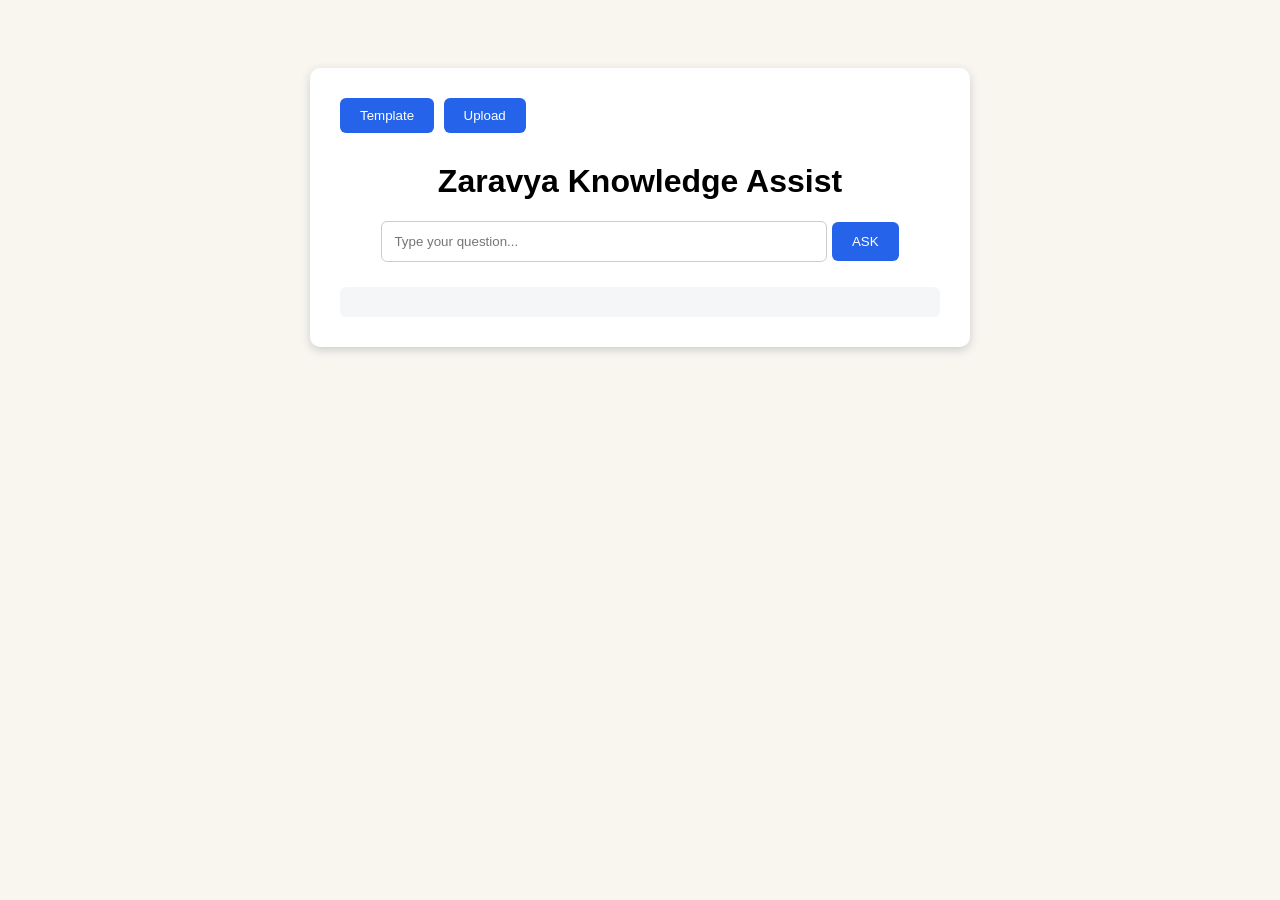
==== index.html @ 020ccbe2 "Updated document upload and question features" ====
<!DOCTYPE html>
    <html>
    <head>
        <title>Zaravya Knowledge Assist</title>
        <style>
            body {
                font-family: sans-serif;
                background: #f9f6f0;
                text-align: center;
                padding: 60px;
            }
            .box {
                background: white;
                width: 600px;
                margin: auto;
                padding: 30px;
                border-radius: 10px;
                box-shadow: 0 3px 10px #ccc;
            }
            .top-buttons {
                text-align: left;
                margin-bottom: 30px;
            }
            .top-buttons button {
                padding: 10px 20px;
                margin-right: 5px;
                background: #2563eb;
                color: white;
                border: none;
                border-radius: 6px;
                cursor: pointer;
            }
            input {
                width: 70%;
                padding: 12px;
                border: 1px solid #ccc;
                border-radius: 6px;
            }
            .ask-button {
                padding: 12px 20px;
                background: #2563eb;
                color: white;
                border: none;
                border-radius: 6px;
                cursor: pointer;
            }
            #answer {
                margin-top: 25px;
                text-align: left;
                background: #f4f6f8;
                padding: 15px;
                border-radius: 6px;
                white-space: pre-wrap;
            }
        </style>
    </head>
    <body>
        <div class="box">
            <div class="top-buttons">
                <button onclick="openTemplate()">Template</button>
                <button onclick="document.getElementById('file').click()">Upload</button>
                <input type="file" id="file" accept=".pdf, .png, .jpg, .doc, .docx" style="display: none;" onchange="showfile()">
            </div>
            <h1>Zaravya Knowledge Assist</h1>
            <input id="question" placeholder="Type your question..." onkeydown="handleEnter(event)">
            <button class="ask-button" onclick="askQuestion()">ASK</button>
            <div id="answer"></div>
        </div>
        <script>
            async function askQuestion() {
                const question = document.getElementById("question").value.trim();
                const answer = document.getElementById("answer");
                if (!question) {
                    answer.innerText = "Please enter a question.";
                    return;
                }
                answer.innerText = "Thinking...";
                try {
                    const response = await fetch("/ask", {method: "POST",
                        headers: {
                            "Content-Type": "application/json"
                        },
                        body: JSON.stringify({
                            question: question
                        })
                    });
                    const data = await response.json();
                    if (!response.ok) {
                        throw new Error(data.error);
                    }
                    answer.innerText = data.answer;
                } catch (error) {
                    answer.innerText = "Error: " + error.message;
                }
            }
            function handleEnter(event) {
                if (event.key === "Enter") {
                    askQuestion();
                }
            }
            function openTemplate() {
                alert("Template feature will be added here soon.");
            }
            async function showfile() {
                const file = document.getElementById("file").files[0];
                if (!file) {
                    return;
                }
                const formData = new FormData();
                formData.append("file", file);
                try {
                    const response = await fetch("/upload", { method: "POST", body: formData});
                    const data = await response.json();
                    if (!response.ok) {
                        throw new Error(data.error);
                    }
                    alert(data.message + ": " + data.filename);
                } catch (error) {
                    alert("Upload error: " + error.message);
                }
            }
        </script>
    </body>
    </html>
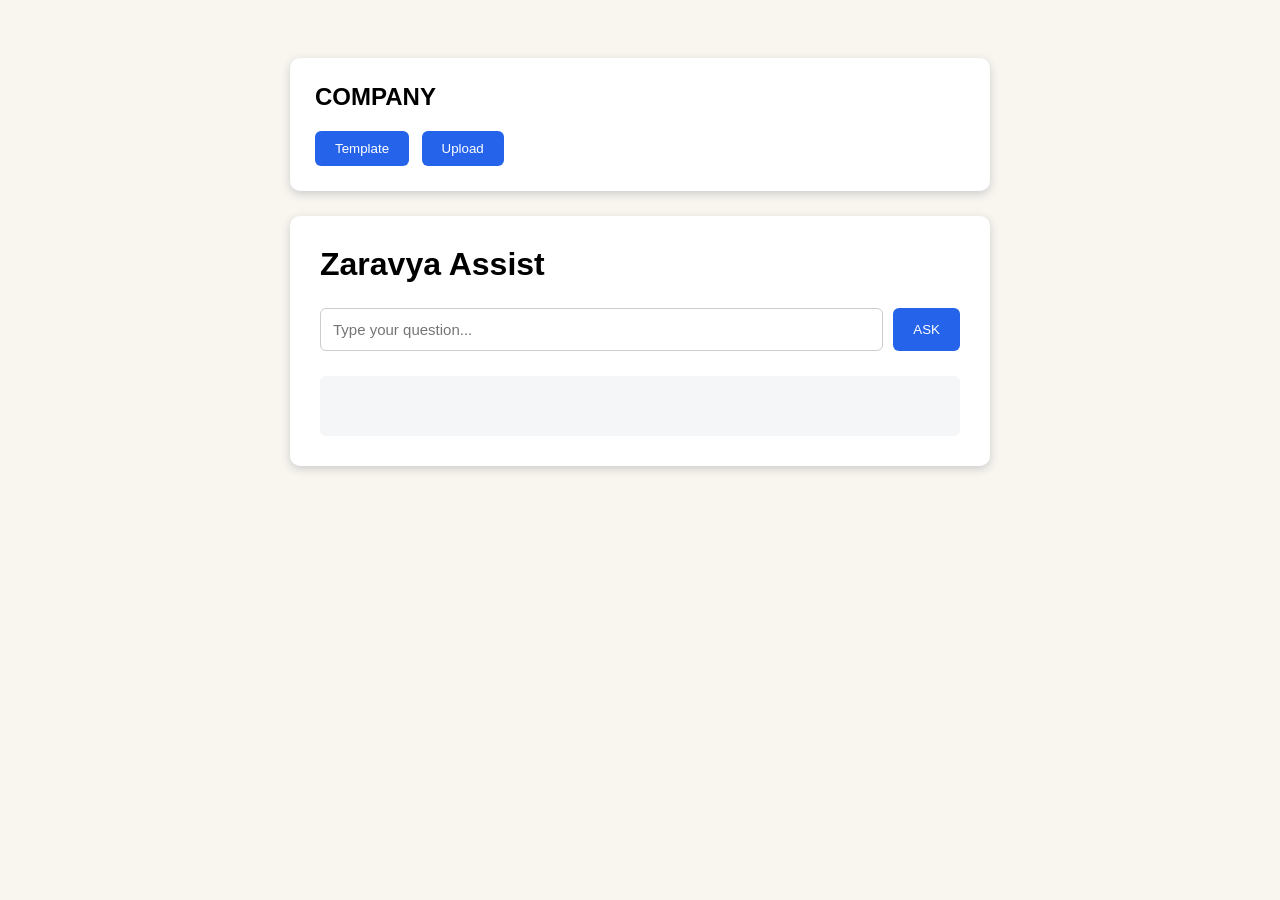
==== commit 1777dfbc: "Updated document upload and question features" ====
--- a/index.html
+++ b/index.html
@@ -1,124 +1,34 @@
 <!DOCTYPE html>
-    <html>
-    <head>
-        <title>Zaravya Knowledge Assist</title>
-        <style>
-            body {
-                font-family: sans-serif;
-                background: #f9f6f0;
-                text-align: center;
-                padding: 60px;
-            }
-            .box {
-                background: white;
-                width: 600px;
-                margin: auto;
-                padding: 30px;
-                border-radius: 10px;
-                box-shadow: 0 3px 10px #ccc;
-            }
-            .top-buttons {
-                text-align: left;
-                margin-bottom: 30px;
-            }
-            .top-buttons button {
-                padding: 10px 20px;
-                margin-right: 5px;
-                background: #2563eb;
-                color: white;
-                border: none;
-                border-radius: 6px;
-                cursor: pointer;
-            }
-            input {
-                width: 70%;
-                padding: 12px;
-                border: 1px solid #ccc;
-                border-radius: 6px;
-            }
-            .ask-button {
-                padding: 12px 20px;
-                background: #2563eb;
-                color: white;
-                border: none;
-                border-radius: 6px;
-                cursor: pointer;
-            }
-            #answer {
-                margin-top: 25px;
-                text-align: left;
-                background: #f4f6f8;
-                padding: 15px;
-                border-radius: 6px;
-                white-space: pre-wrap;
-            }
-        </style>
-    </head>
-    <body>
-        <div class="box">
-            <div class="top-buttons">
+<html>
+<head>
+    <title>Zaravya Knowledge Assist</title>
+
+    <link rel="stylesheet" href="/style.css">
+
+</head>
+<body>
+    <div class="main-container">
+
+        <div class="company-box">
+            <h2>COMPANY</h2>
+            <div class="company-buttons">
                 <button onclick="openTemplate()">Template</button>
                 <button onclick="document.getElementById('file').click()">Upload</button>
-                <input type="file" id="file" accept=".pdf, .png, .jpg, .doc, .docx" style="display: none;" onchange="showfile()">
+                <input type="file" id="file" accept=".pdf, .png, .jpg, .doc, .docx" onchange="uploadFile()">
             </div>
-            <h1>Zaravya Knowledge Assist</h1>
-            <input id="question" placeholder="Type your question..." onkeydown="handleEnter(event)">
-            <button class="ask-button" onclick="askQuestion()">ASK</button>
+        </div>
+
+        <div class="assist-box">
+            <h1>Zaravya Assist</h1>
+            <div class="question-area">
+                <input id="question" placeholder="Type your question..." onkeydown="handleEnter(event)">
+                <button class="ask-button" onclick="askQuestion()">ASK</button>
+            </div>
             <div id="answer"></div>
         </div>
-        <script>
-            async function askQuestion() {
-                const question = document.getElementById("question").value.trim();
-                const answer = document.getElementById("answer");
-                if (!question) {
-                    answer.innerText = "Please enter a question.";
-                    return;
-                }
-                answer.innerText = "Thinking...";
-                try {
-                    const response = await fetch("/ask", {method: "POST",
-                        headers: {
-                            "Content-Type": "application/json"
-                        },
-                        body: JSON.stringify({
-                            question: question
-                        })
-                    });
-                    const data = await response.json();
-                    if (!response.ok) {
-                        throw new Error(data.error);
-                    }
-                    answer.innerText = data.answer;
-                } catch (error) {
-                    answer.innerText = "Error: " + error.message;
-                }
-            }
-            function handleEnter(event) {
-                if (event.key === "Enter") {
-                    askQuestion();
-                }
-            }
-            function openTemplate() {
-                alert("Template feature will be added here soon.");
-            }
-            async function showfile() {
-                const file = document.getElementById("file").files[0];
-                if (!file) {
-                    return;
-                }
-                const formData = new FormData();
-                formData.append("file", file);
-                try {
-                    const response = await fetch("/upload", { method: "POST", body: formData});
-                    const data = await response.json();
-                    if (!response.ok) {
-                        throw new Error(data.error);
-                    }
-                    alert(data.message + ": " + data.filename);
-                } catch (error) {
-                    alert("Upload error: " + error.message);
-                }
-            }
-        </script>
-    </body>
-    </html>+    </div>
+
+    <script src="/script.js"></script>
+
+</body>
+</html>
--- a/style.css
+++ b/style.css
@@ -0,0 +1,79 @@
+body {
+    font-family: sans-serif;
+    background: #f9f6f0;
+    padding: 50px;
+}
+.main-container {
+    width: 700px;
+    margin: auto;
+}
+.company-box {
+    background: white;
+    padding: 25px;
+    border-radius: 10px;
+    box-shadow: 0 3px 10px #ccc;
+    margin-bottom: 25px;
+}
+.company-box h2 {
+    margin-top: 0;
+    margin-bottom: 20px;
+}
+.company-buttons {
+    text-align: left;
+}
+.company-buttons button {
+    padding: 10px 20px;
+    margin-right: 8px;
+    background: #2563eb;
+    color: white;
+    border: none;
+    border-radius: 6px;
+   cursor: pointer;
+}
+.company-buttons button:hover {
+    background: #1d4ed8;
+}
+#file {
+    display: none;
+}
+.assist-box {
+    background: white;
+    padding: 30px;
+    border-radius: 10px;
+    box-shadow: 0 3px 10px #ccc;
+}
+.assist-box h1 {
+    margin-top: 0;
+    margin-bottom: 25px;
+}
+.question-area {
+    display: flex;
+    gap: 10px;
+}
+#question {
+    flex: 1;
+    padding: 12px;
+    border: 1px solid #ccc;
+    border-radius: 6px;
+    font-size: 15px;
+}
+.ask-button {
+    padding: 12px 20px;
+    background: #2563eb;
+    color: white;
+    border: none;
+    border-radius: 6px;
+   cursor: pointer;
+}
+.ask-button:hover {
+    background: #1d4ed8;
+}
+#answer {
+    margin-top: 25px;
+    text-align: left;
+    background: #f4f6f8;
+    padding: 15px;
+    border-radius: 6px;
+    white-space: pre-wrap;
+    min-height: 30px;
+}
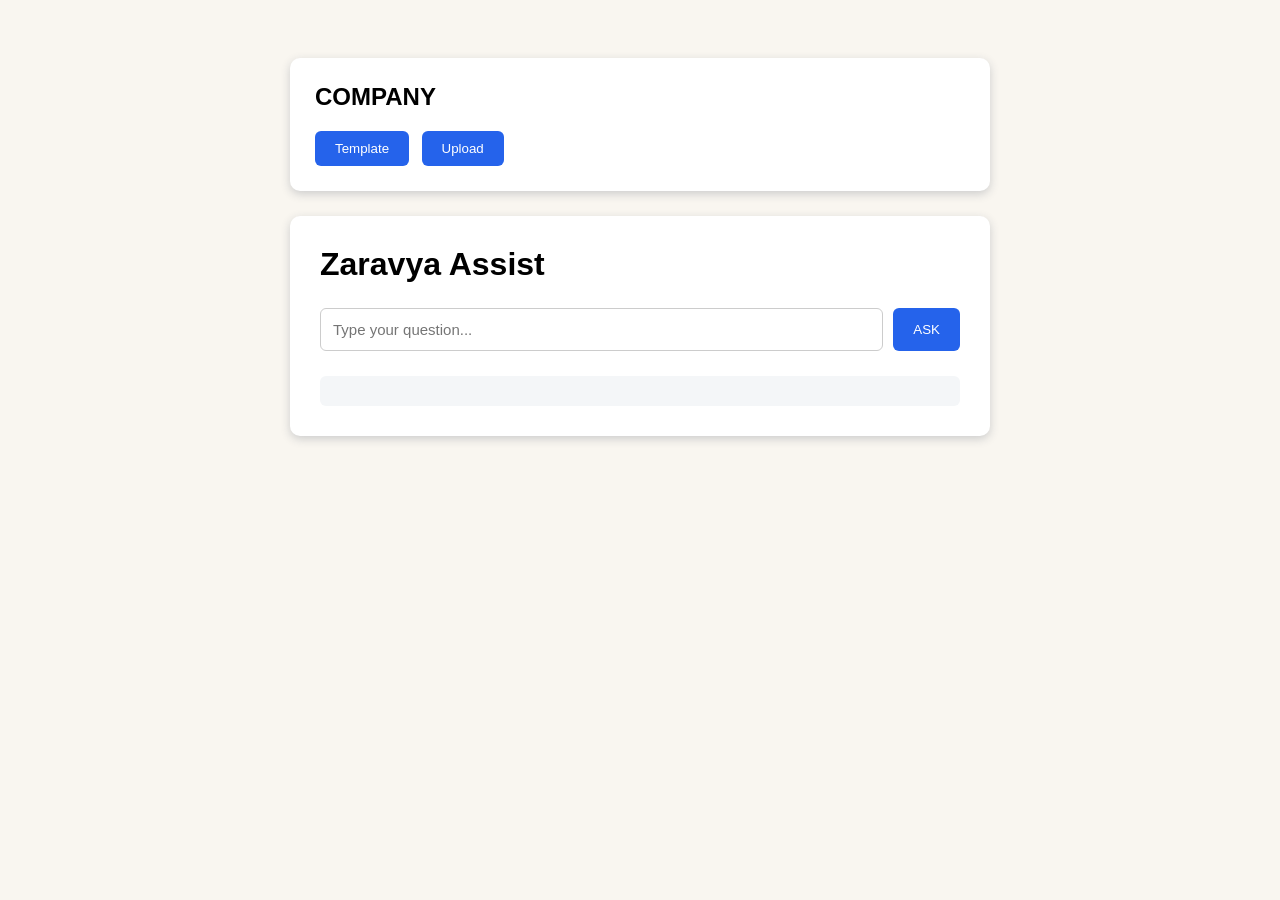
==== commit fdb0b2fc: "Updated document upload and question features" ====
--- a/index.html
+++ b/index.html
@@ -1,7 +1,7 @@
 <!DOCTYPE html>
 <html>
 <head>
-    <title>Zaravya Knowledge Assist</title>
+    <title>Chatbot Assist</title>
 
     <link rel="stylesheet" href="/style.css">
 
--- a/style.css
+++ b/style.css
@@ -28,7 +28,7 @@
     color: white;
     border: none;
     border-radius: 6px;
-   cursor: pointer;
+    cursor: pointer;
 }
 .company-buttons button:hover {
     background: #1d4ed8;
@@ -75,5 +75,4 @@
     padding: 15px;
     border-radius: 6px;
     white-space: pre-wrap;
-    min-height: 30px;
 }
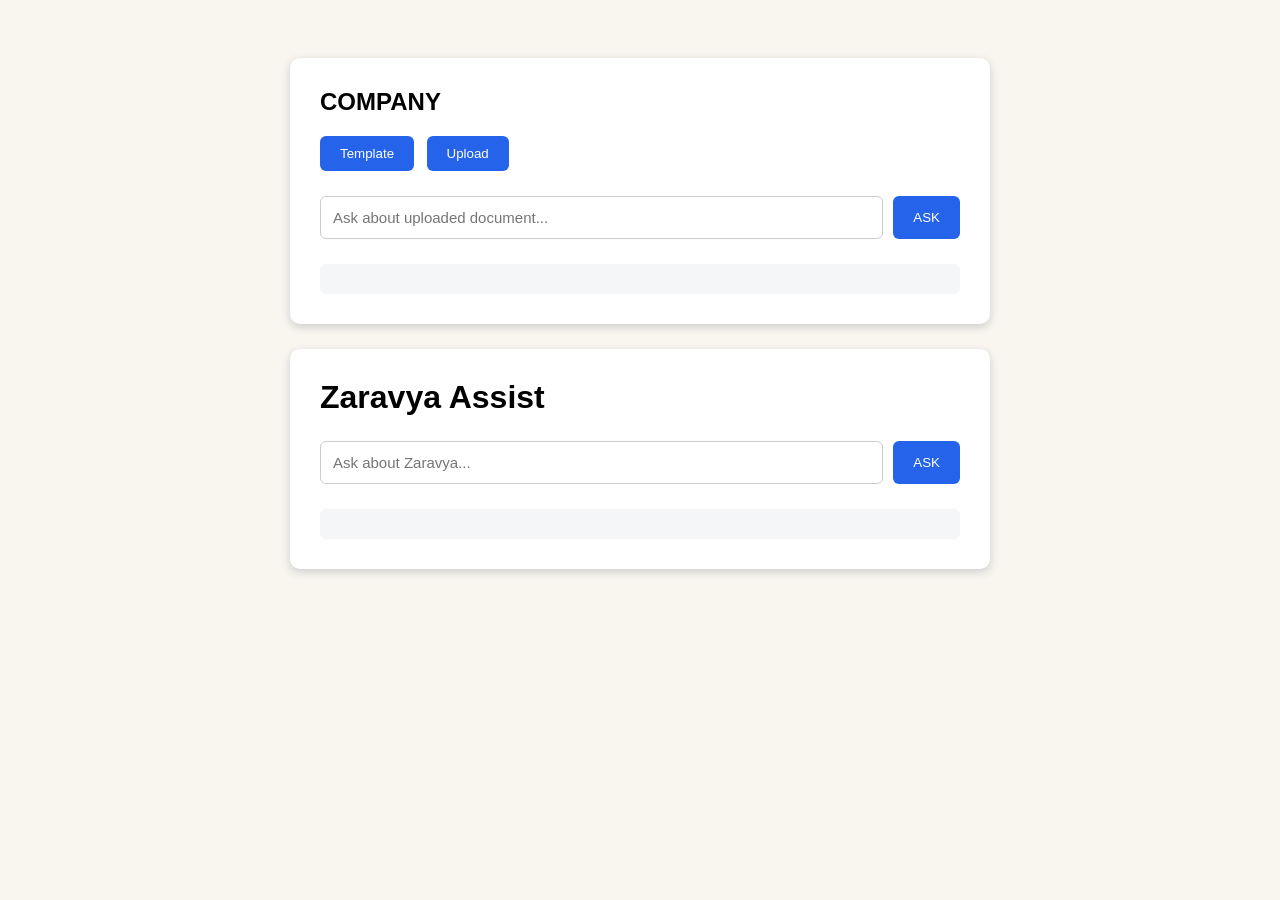
==== commit 7db90213: "Updated document upload and question features" ====
--- a/index.html
+++ b/index.html
@@ -2,13 +2,10 @@
 <html>
 <head>
     <title>Chatbot Assist</title>
-
     <link rel="stylesheet" href="/style.css">
-
 </head>
 <body>
     <div class="main-container">
-
         <div class="company-box">
             <h2>COMPANY</h2>
             <div class="company-buttons">
@@ -16,12 +13,17 @@
                 <button onclick="document.getElementById('file').click()">Upload</button>
                 <input type="file" id="file" accept=".pdf, .png, .jpg, .doc, .docx" onchange="uploadFile()">
             </div>
+            <div class="company-question">
+                <input id="company-question" placeholder="Ask about uploaded document..." onkeydown="handleCompanyEnter(event)">
+                <button class="ask-button" onclick="askCompany()">ASK</button>
+            </div>
+            <div id="company-answer"></div>
         </div>
 
         <div class="assist-box">
             <h1>Zaravya Assist</h1>
             <div class="question-area">
-                <input id="question" placeholder="Type your question..." onkeydown="handleEnter(event)">
+                <input id="question" placeholder="Ask about Zaravya..." onkeydown="handleEnter(event)">
                 <button class="ask-button" onclick="askQuestion()">ASK</button>
             </div>
             <div id="answer"></div>
@@ -29,6 +31,5 @@
     </div>
 
     <script src="/script.js"></script>
-
 </body>
 </html>
--- a/style.css
+++ b/style.css
@@ -9,7 +9,7 @@
 }
 .company-box {
     background: white;
-    padding: 25px;
+    padding: 30px;
     border-radius: 10px;
     box-shadow: 0 3px 10px #ccc;
     margin-bottom: 25px;
@@ -20,6 +20,7 @@
 }
 .company-buttons {
     text-align: left;
+    margin-bottom: 25px;
 }
 .company-buttons button {
     padding: 10px 20px;
@@ -35,6 +36,25 @@
 }
 #file {
     display: none;
+}
+.company-question {
+    display: flex;
+    gap: 10px;
+}
+#company-question {
+    flex: 1;
+    padding: 12px;
+    border: 1px solid #ccc;
+    border-radius: 6px;
+    font-size: 15px;
+}
+#company-answer {
+    margin-top: 25px;
+    text-align: left;
+    background: #f4f6f8;
+    padding: 15px;
+    border-radius: 6px;
+    white-space: pre-wrap;
 }
 .assist-box {
     background: white;
@@ -63,7 +83,7 @@
     color: white;
     border: none;
     border-radius: 6px;
-   cursor: pointer;
+    cursor: pointer;
 }
 .ask-button:hover {
     background: #1d4ed8;
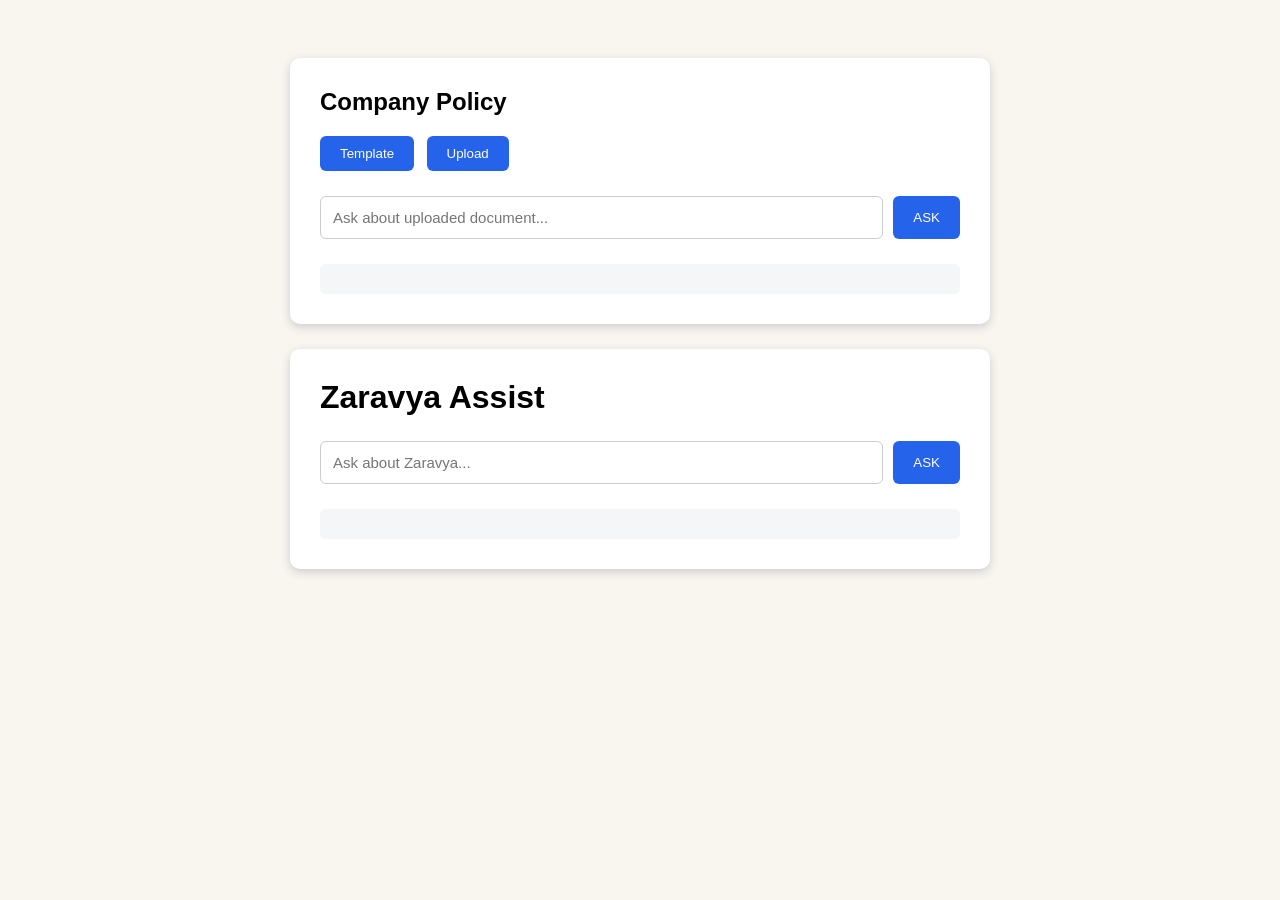
==== commit 0710026a: "Updated document upload and question features" ====
--- a/index.html
+++ b/index.html
@@ -7,7 +7,7 @@
 <body>
     <div class="main-container">
         <div class="company-box">
-            <h2>COMPANY</h2>
+            <h2>Company Policy</h2>
             <div class="company-buttons">
                 <button onclick="openTemplate()">Template</button>
                 <button onclick="document.getElementById('file').click()">Upload</button>
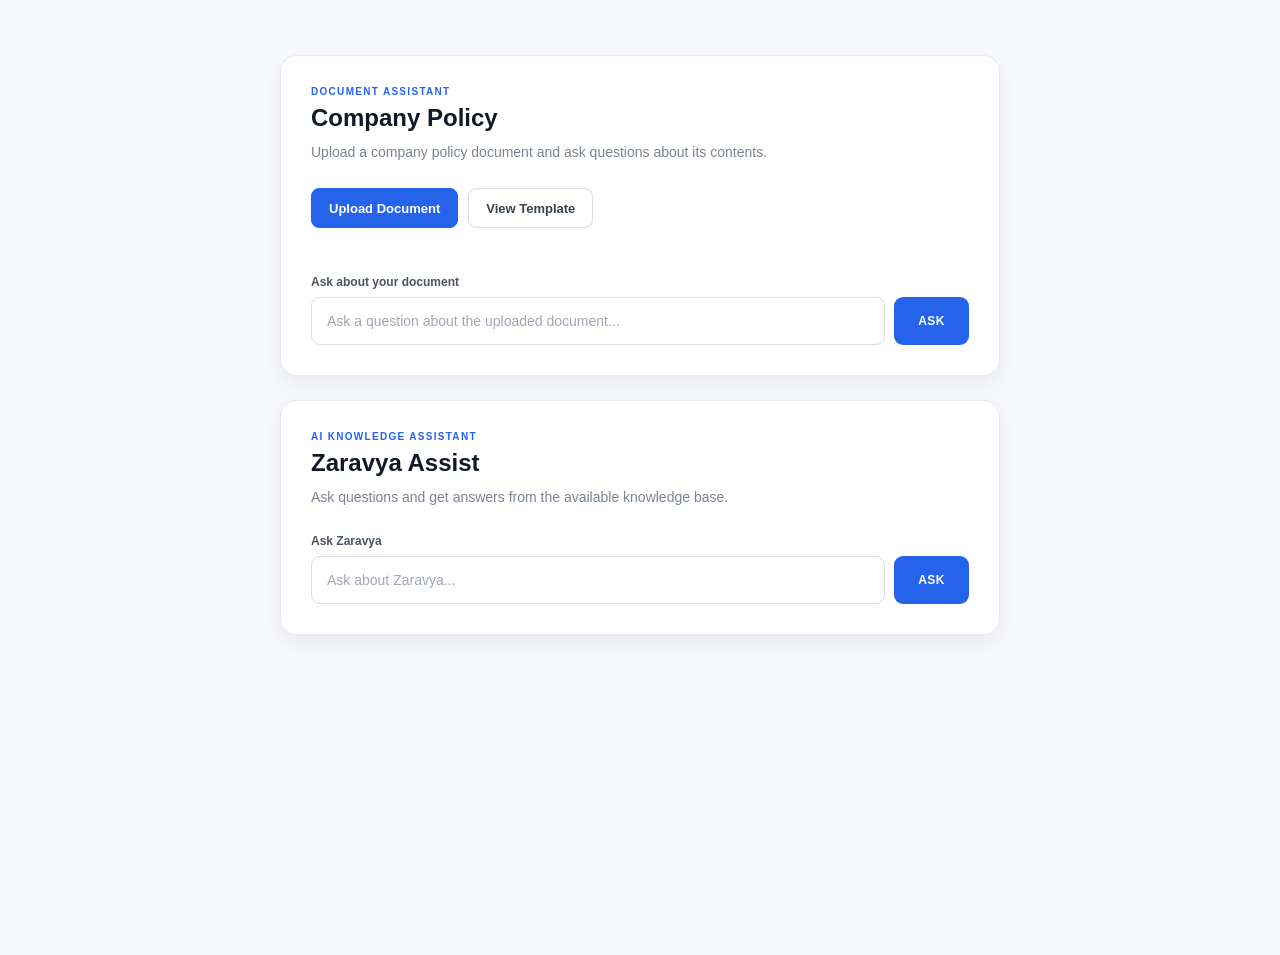
==== commit 46cbcdfc: "Update application code" ====
--- a/index.html
+++ b/index.html
@@ -1,35 +1,218 @@
 <!DOCTYPE html>
-<html>
+<html lang="en">
+
 <head>
-    <title>Chatbot Assist</title>
+    <meta charset="UTF-8">
+    <meta name="viewport" content="width=device-width, initial-scale=1.0">
+
+    <title>Zaravya Assist</title>
+
     <link rel="stylesheet" href="/style.css">
 </head>
+
 <body>
+
     <div class="main-container">
+
+        <!-- ==============================
+             COMPANY POLICY
+        =============================== -->
+
         <div class="company-box">
-            <h2>Company Policy</h2>
+
+            <div class="section-header">
+
+                <div>
+                    <span class="section-label">DOCUMENT ASSISTANT</span>
+                    <h2>Company Policy</h2>
+                </div>
+
+            </div>
+
+
+            <p class="section-description">
+                Upload a company policy document and ask questions about its contents.
+            </p>
+
+
             <div class="company-buttons">
-                <button onclick="openTemplate()">Template</button>
-                <button onclick="document.getElementById('file').click()">Upload</button>
-                <input type="file" id="file" accept=".pdf, .png, .jpg, .doc, .docx" onchange="uploadFile()">
-            </div>
+
+                <button
+                    class="secondary-button"
+                    onclick="document.getElementById('file').click()"
+                >
+                    Upload Document
+                </button>
+
+                <input
+                    type="file"
+                    id="file"
+                    accept=".pdf,.png,.jpg,.jpeg,.doc,.docx"
+                    onchange="uploadFile()"
+                >
+
+                <button
+                    class="outline-button"
+                    onclick="openTemplate()"
+                >
+                    View Template
+                </button>
+
+            </div>
+
+
+            <div id="upload-status"></div>
+
+
+            <div class="question-label">
+                Ask about your document
+            </div>
+
+
             <div class="company-question">
-                <input id="company-question" placeholder="Ask about uploaded document..." onkeydown="handleCompanyEnter(event)">
-                <button class="ask-button" onclick="askCompany()">ASK</button>
-            </div>
+
+                <input
+                    id="company-question"
+                    placeholder="Ask a question about the uploaded document..."
+                    onkeydown="handleCompanyEnter(event)"
+                >
+
+                <button
+                    class="ask-button"
+                    onclick="askCompany()"
+                >
+                    ASK
+                </button>
+
+            </div>
+
+
             <div id="company-answer"></div>
+
         </div>
 
+
+
+        <!-- ==============================
+             ZARAVYA ASSIST
+        =============================== -->
+
         <div class="assist-box">
-            <h1>Zaravya Assist</h1>
+
+            <div class="section-header">
+
+                <div>
+                    <span class="section-label">AI KNOWLEDGE ASSISTANT</span>
+                    <h1>Zaravya Assist</h1>
+                </div>
+
+            </div>
+
+
+            <p class="section-description">
+                Ask questions and get answers from the available knowledge base.
+            </p>
+
+
+            <div class="question-label">
+                Ask Zaravya
+            </div>
+
+
             <div class="question-area">
-                <input id="question" placeholder="Ask about Zaravya..." onkeydown="handleEnter(event)">
-                <button class="ask-button" onclick="askQuestion()">ASK</button>
-            </div>
+
+                <input
+                    id="question"
+                    placeholder="Ask about Zaravya..."
+                    onkeydown="handleEnter(event)"
+                >
+
+                <button
+                    class="ask-button"
+                    onclick="askQuestion()"
+                >
+                    ASK
+                </button>
+
+            </div>
+
+
             <div id="answer"></div>
+
         </div>
+
     </div>
 
+
+
+    <!-- ==============================
+         TEMPLATE POPUP
+    =============================== -->
+
+    <div
+        id="template-modal"
+        class="template-modal"
+    >
+
+        <div class="template-modal-content">
+
+            <div class="template-modal-header">
+
+                <div>
+
+                    <span class="section-label">
+                        DOCUMENT TEMPLATE
+                    </span>
+
+                    <h2>Company Policy Template</h2>
+
+                    <p>
+                        Preview the template before downloading.
+                    </p>
+
+                </div>
+
+
+                <button
+                    class="close-template"
+                    onclick="closeTemplate()"
+                >
+                    ×
+                </button>
+
+            </div>
+
+
+            <!--
+                The separate company_policy_template.html
+                will be loaded here.
+            -->
+
+            <iframe
+                id="template-frame"
+                src=""
+                title="Company Policy Template"
+            ></iframe>
+
+
+            <div class="template-modal-footer">
+
+                <button
+                    class="download-template"
+                    onclick="downloadTemplate()"
+                >
+                    Download Template
+                </button>
+
+            </div>
+
+        </div>
+
+    </div>
+
+
     <script src="/script.js"></script>
+
 </body>
+
 </html>
--- a/style.css
+++ b/style.css
@@ -1,98 +1,652 @@
+/* =========================================
+   GLOBAL
+========================================= */
+
+* {
+    box-sizing: border-box;
+}
+
 body {
-    font-family: sans-serif;
-    background: #f9f6f0;
-    padding: 50px;
-}
+    margin: 0;
+    padding: 0;
+
+    font-family:
+        Inter,
+        -apple-system,
+        BlinkMacSystemFont,
+        "Segoe UI",
+        Arial,
+        sans-serif;
+
+    background: #f7f8fc;
+
+    color: #1f2937;
+
+    min-height: 100vh;
+}
+
+
+/* =========================================
+   MAIN CONTAINER
+========================================= */
+
 .main-container {
-    width: 700px;
-    margin: auto;
-}
+    width: 720px;
+
+    max-width: calc(100% - 32px);
+
+    margin: 55px auto;
+}
+
+
+/* =========================================
+   COMPANY + ASSIST BOXES
+========================================= */
+
+.company-box,
+.assist-box {
+    background: #ffffff;
+
+    border: 1px solid #e6e9ef;
+
+    border-radius: 16px;
+
+    padding: 30px;
+
+    box-shadow:
+        0 8px 25px rgba(15, 23, 42, 0.06);
+}
+
+
+/* Space between the two sections */
+
 .company-box {
-    background: white;
-    padding: 30px;
-    border-radius: 10px;
-    box-shadow: 0 3px 10px #ccc;
-    margin-bottom: 25px;
-}
-.company-box h2 {
-    margin-top: 0;
-    margin-bottom: 20px;
-}
+    margin-bottom: 24px;
+}
+
+
+/* =========================================
+   SECTION HEADER
+========================================= */
+
+.section-header {
+    display: flex;
+
+    align-items: flex-start;
+
+    justify-content: space-between;
+
+    margin-bottom: 8px;
+}
+
+
+.section-label {
+    display: block;
+
+    margin-bottom: 6px;
+
+    font-size: 10px;
+
+    font-weight: 700;
+
+    letter-spacing: 1.3px;
+
+    color: #2563eb;
+}
+
+
+.company-box h2,
+.assist-box h1 {
+    margin: 0;
+
+    font-size: 24px;
+
+    line-height: 1.25;
+
+    color: #111827;
+
+    font-weight: 700;
+}
+
+
+.section-description {
+    margin: 0 0 25px;
+
+    font-size: 14px;
+
+    line-height: 1.6;
+
+    color: #7b8494;
+}
+
+
+/* =========================================
+   COMPANY BUTTONS
+========================================= */
+
 .company-buttons {
-    text-align: left;
-    margin-bottom: 25px;
-}
-.company-buttons button {
-    padding: 10px 20px;
-    margin-right: 8px;
-    background: #2563eb;
-    color: white;
-    border: none;
-    border-radius: 6px;
-    cursor: pointer;
-}
-.company-buttons button:hover {
-    background: #1d4ed8;
-}
+    display: flex;
+
+    gap: 10px;
+
+    margin-bottom: 8px;
+}
+
+
 #file {
     display: none;
 }
-.company-question {
-    display: flex;
-    gap: 10px;
-}
-#company-question {
-    flex: 1;
-    padding: 12px;
-    border: 1px solid #ccc;
-    border-radius: 6px;
-    font-size: 15px;
-}
-#company-answer {
-    margin-top: 25px;
-    text-align: left;
-    background: #f4f6f8;
-    padding: 15px;
-    border-radius: 6px;
-    white-space: pre-wrap;
-}
-.assist-box {
-    background: white;
-    padding: 30px;
-    border-radius: 10px;
-    box-shadow: 0 3px 10px #ccc;
-}
-.assist-box h1 {
-    margin-top: 0;
-    margin-bottom: 25px;
-}
+
+
+.secondary-button,
+.outline-button {
+    height: 40px;
+
+    padding: 0 17px;
+
+    border-radius: 8px;
+
+    font-family: inherit;
+
+    font-size: 13px;
+
+    font-weight: 600;
+
+    cursor: pointer;
+
+    transition:
+        background 0.2s ease,
+        border-color 0.2s ease,
+        color 0.2s ease,
+        transform 0.1s ease;
+}
+
+
+.secondary-button {
+    border: 1px solid #2563eb;
+
+    background: #2563eb;
+
+    color: #ffffff;
+}
+
+
+.secondary-button:hover {
+    background: #1d4ed8;
+
+    border-color: #1d4ed8;
+}
+
+
+.outline-button {
+    border: 1px solid #d5dae3;
+
+    background: #ffffff;
+
+    color: #374151;
+}
+
+
+.outline-button:hover {
+    border-color: #2563eb;
+
+    color: #2563eb;
+
+    background: #f8faff;
+}
+
+
+.secondary-button:active,
+.outline-button:active {
+    transform: scale(0.98);
+}
+
+
+/* =========================================
+   UPLOAD STATUS
+========================================= */
+
+#upload-status {
+    min-height: 20px;
+
+    margin: 7px 0 19px;
+
+    font-size: 12px;
+
+    color: #6b7280;
+}
+
+
+/* =========================================
+   QUESTION LABEL
+========================================= */
+
+.question-label {
+    margin-bottom: 8px;
+
+    font-size: 12px;
+
+    font-weight: 600;
+
+    color: #4b5563;
+}
+
+
+/* =========================================
+   QUESTION AREAS
+========================================= */
+
+.company-question,
 .question-area {
     display: flex;
-    gap: 10px;
-}
+
+    align-items: stretch;
+
+    gap: 9px;
+}
+
+
+#company-question,
 #question {
     flex: 1;
-    padding: 12px;
-    border: 1px solid #ccc;
-    border-radius: 6px;
-    font-size: 15px;
-}
+
+    min-width: 0;
+
+    height: 48px;
+
+    padding: 0 15px;
+
+    border: 1px solid #d7dce5;
+
+    border-radius: 9px;
+
+    outline: none;
+
+    background: #ffffff;
+
+    color: #1f2937;
+
+    font-family: inherit;
+
+    font-size: 14px;
+
+    transition:
+        border-color 0.2s ease,
+        box-shadow 0.2s ease;
+}
+
+
+#company-question::placeholder,
+#question::placeholder {
+    color: #a0a7b4;
+}
+
+
+#company-question:focus,
+#question:focus {
+    border-color: #2563eb;
+
+    box-shadow:
+        0 0 0 3px rgba(37, 99, 235, 0.09);
+}
+
+
+/* =========================================
+   ASK BUTTON
+========================================= */
+
 .ask-button {
-    padding: 12px 20px;
+    height: 48px;
+
+    min-width: 75px;
+
+    padding: 0 18px;
+
+    border: none;
+
+    border-radius: 9px;
+
     background: #2563eb;
-    color: white;
-    border: none;
-    border-radius: 6px;
+
+    color: #ffffff;
+
+    font-family: inherit;
+
+    font-size: 12px;
+
+    font-weight: 700;
+
+    letter-spacing: 0.4px;
+
     cursor: pointer;
-}
+
+    transition:
+        background 0.2s ease,
+        transform 0.1s ease;
+}
+
+
 .ask-button:hover {
     background: #1d4ed8;
 }
+
+
+.ask-button:active {
+    transform: scale(0.98);
+}
+
+
+/* =========================================
+   ANSWER BOX
+========================================= */
+
+#company-answer,
 #answer {
-    margin-top: 25px;
+    display: none;
+
+    margin-top: 18px;
+
+    padding: 17px;
+
+    min-height: 50px;
+
+    border: 1px solid #e4e7ec;
+
+    border-radius: 9px;
+
+    background: #f8fafc;
+
+    color: #374151;
+
+    font-size: 14px;
+
+    line-height: 1.65;
+
+    white-space: pre-wrap;
+
     text-align: left;
-    background: #f4f6f8;
-    padding: 15px;
-    border-radius: 6px;
-    white-space: pre-wrap;
+}
+
+
+/* =========================================
+   TEMPLATE POPUP
+========================================= */
+
+.template-modal {
+    display: none;
+
+    position: fixed;
+
+    inset: 0;
+
+    z-index: 1000;
+
+    align-items: center;
+
+    justify-content: center;
+
+    padding: 25px;
+
+    background: rgba(15, 23, 42, 0.62);
+
+    backdrop-filter: blur(4px);
+}
+
+
+/* =========================================
+   TEMPLATE MODAL CONTAINER
+========================================= */
+
+.template-modal-content {
+    position: relative;
+
+    width: 850px;
+
+    max-width: 100%;
+
+    height: 90vh;
+
+    background: #ffffff;
+
+    border-radius: 15px;
+
+    overflow: hidden;
+
+    display: flex;
+
+    flex-direction: column;
+
+    box-shadow:
+        0 25px 70px rgba(0, 0, 0, 0.25);
+}
+
+
+/* =========================================
+   TEMPLATE MODAL HEADER
+========================================= */
+
+.template-modal-header {
+    flex-shrink: 0;
+
+    display: flex;
+
+    align-items: flex-start;
+
+    justify-content: space-between;
+
+    padding: 20px 25px;
+
+    border-bottom: 1px solid #e7e9ee;
+
+    background: #ffffff;
+}
+
+
+.template-modal-header h2 {
+    margin: 3px 0 3px;
+
+    font-size: 20px;
+
+    color: #111827;
+}
+
+
+.template-modal-header p {
+    margin: 0;
+
+    color: #7b8494;
+
+    font-size: 12px;
+}
+
+
+/* =========================================
+   CLOSE BUTTON
+========================================= */
+
+.close-template {
+    flex-shrink: 0;
+
+    width: 34px;
+
+    height: 34px;
+
+    border: none;
+
+    border-radius: 50%;
+
+    background: #f3f4f6;
+
+    color: #6b7280;
+
+    font-size: 23px;
+
+    line-height: 30px;
+
+    cursor: pointer;
+
+    transition:
+        background 0.2s ease,
+        color 0.2s ease;
+}
+
+
+.close-template:hover {
+    background: #e5e7eb;
+
+    color: #111827;
+}
+
+
+/* =========================================
+   TEMPLATE IFRAME
+========================================= */
+
+#template-frame {
+    flex: 1;
+
+    width: 100%;
+
+    min-height: 0;
+
+    border: none;
+
+    background: #f5f5f5;
+}
+
+
+/* =========================================
+   TEMPLATE FOOTER
+========================================= */
+
+.template-modal-footer {
+    flex-shrink: 0;
+
+    display: flex;
+
+    justify-content: flex-end;
+
+    padding: 14px 25px;
+
+    border-top: 1px solid #e7e9ee;
+
+    background: #ffffff;
+}
+
+
+.download-template {
+    height: 42px;
+
+    padding: 0 20px;
+
+    border: none;
+
+    border-radius: 8px;
+
+    background: #2563eb;
+
+    color: #ffffff;
+
+    font-family: inherit;
+
+    font-size: 13px;
+
+    font-weight: 600;
+
+    cursor: pointer;
+
+    transition:
+        background 0.2s ease,
+        transform 0.1s ease;
+}
+
+
+.download-template:hover {
+    background: #1d4ed8;
+}
+
+
+.download-template:active {
+    transform: scale(0.98);
+}
+
+
+/* =========================================
+   SCROLLBAR
+========================================= */
+
+#template-frame {
+    scrollbar-width: thin;
+}
+
+
+/* =========================================
+   MOBILE
+========================================= */
+
+@media (max-width: 600px) {
+
+    .main-container {
+        max-width: calc(100% - 20px);
+
+        margin: 25px auto;
+    }
+
+
+    .company-box,
+    .assist-box {
+        padding: 22px;
+
+        border-radius: 13px;
+    }
+
+
+    .company-box h2,
+    .assist-box h1 {
+        font-size: 21px;
+    }
+
+
+    .company-buttons {
+        flex-wrap: wrap;
+    }
+
+
+    .company-question,
+    .question-area {
+        flex-direction: column;
+    }
+
+
+    .ask-button {
+        width: 100%;
+    }
+
+
+    .template-modal {
+        padding: 10px;
+    }
+
+
+    .template-modal-content {
+        height: 95vh;
+
+        border-radius: 12px;
+    }
+
+
+    .template-modal-header {
+        padding: 17px 18px;
+    }
+
+
+    .template-modal-footer {
+        padding: 12px 18px;
+    }
+
+
+    .download-template {
+        width: 100%;
+    }
+
 }
